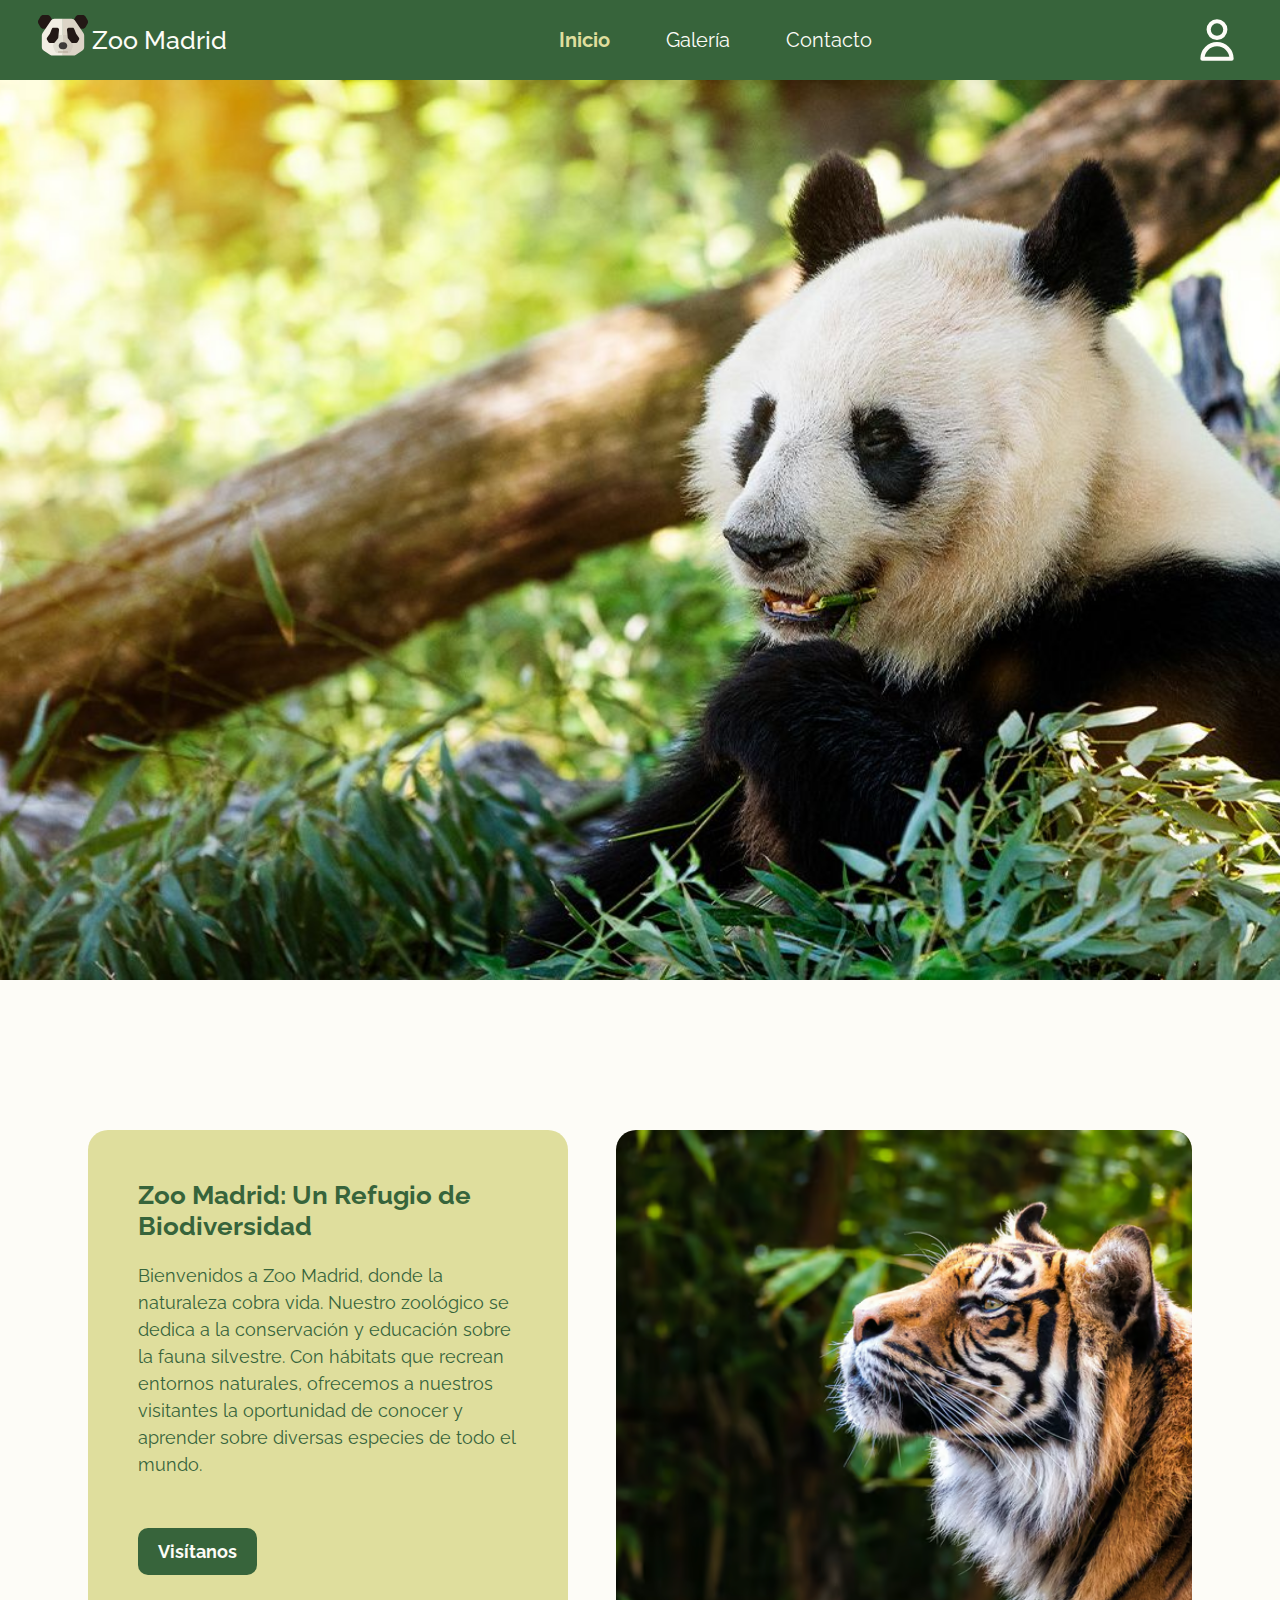
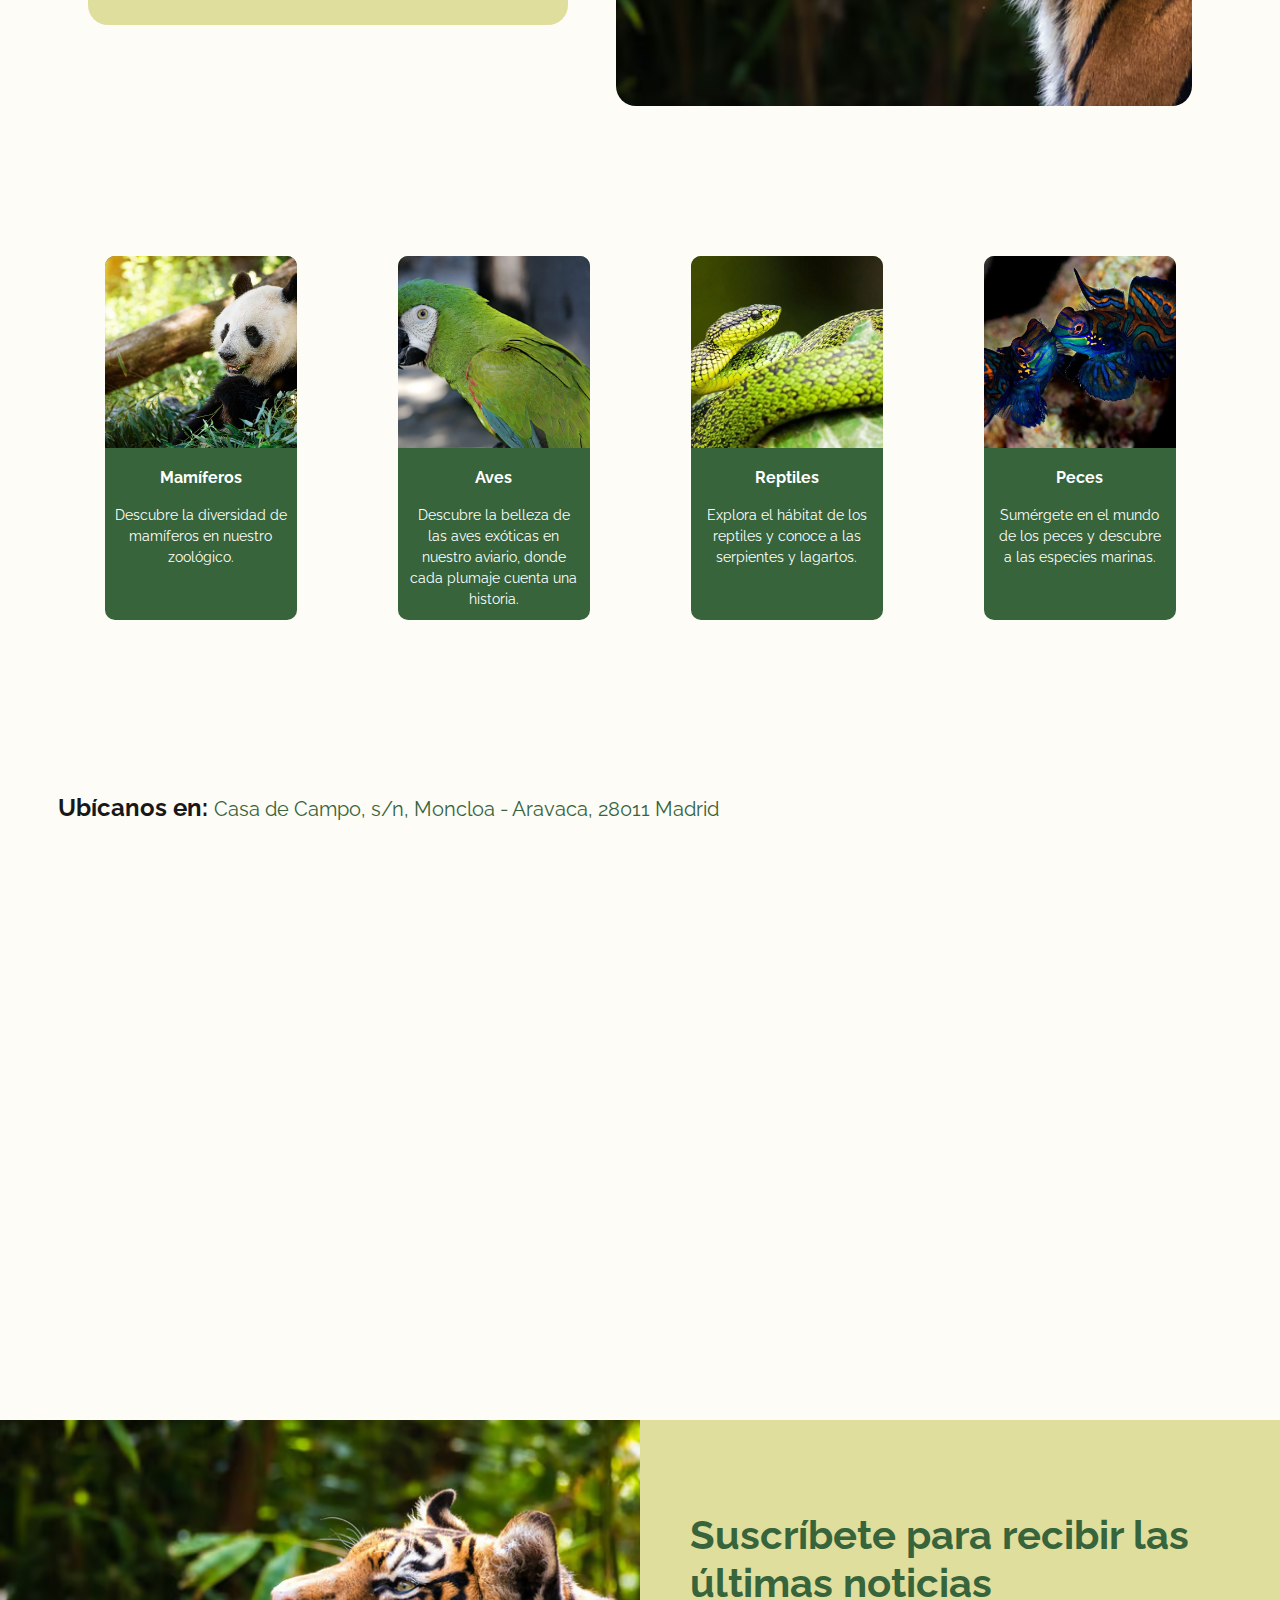
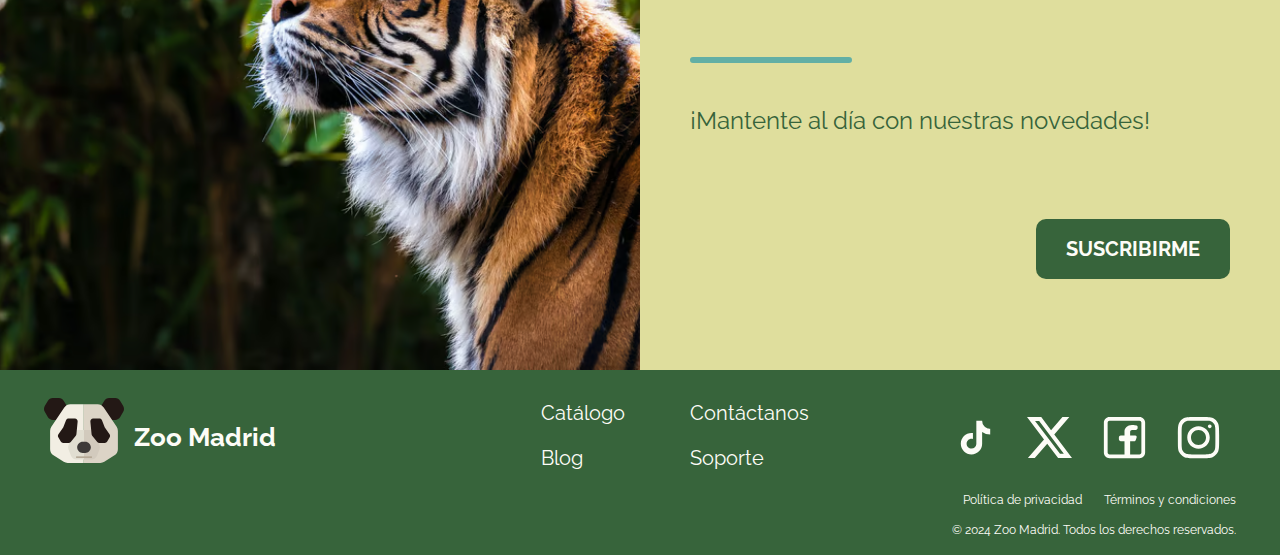
==== index.html @ c4034069 "Add files via upload" ====
<!DOCTYPE html>
<html lang="en">
    <head>
        <meta charset="UTF-8" />
        <meta name="viewport" content="width=device-width, initial-scale=1.0" />
        <title>Zoo Madrid</title>
        <link rel="icon" href="img/panda-svgrepo-com.svg" type="image/png">
        <link
            href="https://cdn.jsdelivr.net/npm/bootstrap@5.3.0/dist/css/bootstrap.min.css"
            rel="stylesheet"
        />
        <link rel="stylesheet" href="styles/headerFooter.css" />
        <link rel="stylesheet" href="styles/index.css">
        <script src="js/index.js" defer></script>
    </head>
    <body>
        <header>
            <nav class="navbar navbar-expand-lg">
                <div
                    class="container-fluid d-flex justify-content-between align-items-center"
                >
                    <a
                        class="navbar-brand d-flex align-items-center justify-content-center"
                        href="index.html"
                    >
                        <img
                            src="img/panda-svgrepo-com.svg"
                            alt="logo"
                            class="me-1"
                        />
                        <span
                            class="navbar-brand mb-0 h1 d-none d-lg-block d-md-block"
                            >Zoo Madrid</span
                        >
                    </a>
                    <div
                        class="collapse navbar-collapse"
                        id="navbarSupportedContent"
                    >
                        <ul
                            class="navbar-nav mb-2 mb-lg-0 d-flex justify-content-space align-items-center"
                        >
                            <li class="nav-item">
                                <a
                                    class="nav-link active"
                                    aria-current="page"
                                    href="index.html"
                                    >Inicio</a
                                >
                            </li>
                            <li class="nav-item">
                                <a class="nav-link" href="pages/galeria.html"
                                    >Galería</a
                                >
                            </li>
                            <li class="nav-item">
                                <a class="nav-link" href="pages/contacto.html"
                                    >Contacto</a
                                >
                            </li>
                        </ul>
                    </div>
                    <div
                        class="d-flex align-items-center justify-content-center navbar__links"
                    >
                        <button
                            class="navbar-toggler navbar__toggle"
                            type="button"
                            data-bs-toggle="collapse"
                            data-bs-target="#navbarSupportedContent"
                            aria-controls="navbarSupportedContent"
                            aria-expanded="false"
                            aria-label="Toggle navigation"
                        >
                            <img
                                src="img/menu-svgrepo-com.svg"
                                alt="Menu"
                                class="navbar__toggle--img"
                            />
                        </button>
                        <a href="index.html" class="nav-link navbar__icon">
                            <img
                                src="img/user-svgrepo-com.svg"
                                alt="user"
                                class="navbar__icon--user"
                            />
                        </a>
                    </div>
                </div>
            </nav>
        </header>
        <main>
            <div class="hero">
                <img src="img/animales/panda.jpg" alt="" class="slide">
                <img src="img/animales/tigre.avif" alt="" class="slide">
                <img src="img/animales/pez.jpg" alt="" class="slide">
                <img src="img/animales/elefantes.jpg" alt="" class="slide">
                <img src="img/animales/koala.jpg" alt="" class="slide">
            </div>
            <div class="row d-flex justify-content-around aboutUs">
                <div class="col-lg-6 order-lg-2 aboutUs__img">
                    <img src="img/animales/tigre.avif" alt="" class="img-fluid"> <!-- Agrega img-fluid para que la imagen sea responsiva -->
                </div>
                <div class="col-lg-5 order-lg-1 aboutUs__info">
                    <h2>Zoo Madrid: Un Refugio de Biodiversidad</h2>
                    <p>Bienvenidos a Zoo Madrid, donde la naturaleza cobra vida. Nuestro zoológico se dedica a la conservación y educación sobre la fauna silvestre. Con hábitats que recrean entornos naturales, ofrecemos a nuestros visitantes la oportunidad de conocer y aprender sobre diversas especies de todo el mundo.</p>
                    <button>Visítanos</button>
                </div>

            </div>
            
            <div class="row d-flex justify-content-around cardsCont">
                <div class="col-lg-2 card">
                    <img src="img/animales/panda.jpg" alt="" />
                    <h3>Mamíferos</h3>
                    <p>Descubre la diversidad de mamíferos en nuestro zoológico.</p>
                </div>
                <div class="col-lg-2 card">
                    <img src="img/animales/loro.webp" alt="" />
                    <h3>Aves</h3>
                    <p>Descubre la belleza de las aves exóticas en nuestro aviario, donde cada plumaje cuenta una historia.</p>
                </div>
                <div class="col-lg-2 card">
                    <img src="img/animales/serpiente.jpeg" alt="" />
                    <h3>Reptiles</h3>
                    <p>Explora el hábitat de los reptiles y conoce a las serpientes y lagartos.</p>
                </div>
                <div class="col-lg-2 card">
                    <img src="img/animales/pez.jpg" alt="" />
                    <h3>Peces</h3>
                    <p>Sumérgete en el mundo de los peces y descubre a las especies marinas.</p>
                </div>
            </div>
            <div class="ubication">
                <div class="ubication__title">
                    <a href="https://maps.app.goo.gl/72auE2xf7QyFWKfT6"
                        ><p>
                            Ubícanos en:
                            <span>Casa de Campo, s/n, Moncloa - Aravaca, 28011 Madrid</span>
                        </p></a
                    >
                </div>
                <div class="ubication__map">
                    <iframe src="https://www.google.com/maps/embed?pb=!1m18!1m12!1m3!1d3037.984549728203!2d-3.763438923598095!3d40.40919305609737!2m3!1f0!2f0!3f0!3m2!1i1024!2i768!4f13.1!3m3!1m2!1s0xd41880ac6b6041d%3A0x89911a7043a52183!2sZoo%20Aquarium%20de%20Madrid!5e0!3m2!1ses!2ses!4v1730053848198!5m2!1ses!2ses" width="600" height="450" style="border:0;" allowfullscreen="" loading="lazy" referrerpolicy="no-referrer-when-downgrade"></iframe>
                </div>
            </div>
            <div class="subscribe">
                <div class="subscribe__img">
                    <img src="img/animales/tigre.avif" alt="" />
                </div>
                <div class="subscribe__info">
                    <h3 class="subscribe__title">
                        Suscríbete para recibir las últimas noticias
                    </h3>
                    <hr />
                    <p>¡Mantente al día con nuestras novedades!</p>
                    <div class="subscribe__button">
                        <button>SUSCRIBIRME</button>
                    </div>
                </div>
            </div>
        </main>
        <footer>
            <div class="container">
                <div
                    class="row d-flex justify-content-between align-items-center footerMain"
                >
                    <div class="col-lg-4 text-center footerLogo">
                        <img
                            src="img/panda-svgrepo-com.svg"
                            alt="logo"
                            class="footerLogo__img"
                        />
                        <span class="footerLogo__name">Zoo Madrid</span>
                    </div>
                    <div class="col-lg-3 footerLink">
                        <ul class="list-unstyled">
                            <li><a class="nav-link" href="#">Catálogo</a></li>
                            <li><a class="nav-link" href="#">Blog</a></li>
                        </ul>
                        <ul class="list-unstyled">
                            <li>
                                <a class="nav-link" href="#">Contáctanos</a>
                            </li>
                            <li><a class="nav-link" href="#">Soporte</a></li>
                        </ul>
                    </div>
                    <div
                        class="col-lg-3 d-flex justify-content-around align-items-center footerSocial"
                    >
                        <img
                            src="img/ic--baseline-tiktok.svg"
                            alt="instagram"
                            class="footerSocial__img"
                        />
                        <img
                            src="img/prime--twitter.svg"
                            alt="facebook"
                            class="footerSocial__img"
                        />
                        <img
                            src="img/facebook-svgrepo-com.svg"
                            alt="X"
                            class="footerSocial__img"
                        />
                        <img
                            src="img/instagram-svgrepo-com.svg"
                            alt="tik tok"
                            class="footerSocial__img"
                        />
                    </div>
                </div>
                <div class="footerPolicy">
                    <a class="nav-link" href="#">Política de privacidad</a>
                    <hr />
                    <a class="nav-link" href="#">Términos y condiciones</a>
                </div>
                <div class="footerCopy">
                    <p>
                        © 2024 Zoo Madrid. Todos los derechos
                        reservados.
                    </p>
                </div>
            </div>
        </footer>
        <script
            src="https://cdn.jsdelivr.net/npm/bootstrap@5.3.3/dist/js/bootstrap.bundle.min.js"
            integrity="sha384-YvpcrYf0tY3lHB60NNkmXc5s9fDVZLESaAA55NDzOxhy9GkcIdslK1eN7N6jIeHz"
            crossorigin="anonymous"
        ></script>
    </body>
</html>
---- styles/headerFooter.css ----
@import url('https://fonts.googleapis.com/css2?family=Raleway:ital,wght@0,100..900;1,100..900&display=swap');

:root {
    --color-green: #37643b;
    --color-blue: #62afa5;
    --color-white: #fdfcf7;
    --color-black: #393a3c;
    --color-green2: #dfde9d;
}

* {
    margin: 0;
    padding: 0;
    box-sizing: border-box;
}
body {
    min-height: 150vh;
    color: var(--color-black);
    background-color: var(--color-white);
    font-family: "Raleway", sans-serif;
}
main {
    min-height: 150vh;
    width: 100%;
}
ul {
    list-style: none;
    padding: 0;
}
a {
    text-decoration: none;
    color: rgb(24, 24, 24);
}
p{
    margin: 0;
}
img{
    aspect-ratio: 1/1;
    object-fit: cover;
}
hr{
    opacity: 1;
    border-radius: 10px;
}
.row{
    --bs-gutter-x: 0; 

}

/*------------ HEADER ------------*/
header {
    background-color: var(--color-green);
    position: sticky;
    top: 0;
    z-index: 1000;
}
nav {
    background-color: var(--color-green);
}
.navbar-brand img {
    height: 50px;
}
.navbar-brand {
    color: var(--color-white);
}
.nav-item {
    text-align: center;
    width: 100%;
}

.navbar__icon {
    margin-right: 10px;
}
.navbar__icon--bag,
.navbar__icon--user,
.navbar__toggle--img {
    height: 40px;
    width: 40px;
}
.navbar__icon--search {
    height: 32px;
    width: 32px;
}
.navbar-toggler {
    border: none;
    outline: none;
}
.navbar-toggler:focus {
    box-shadow: none;
}
.navbar-collapse {
    background-color: var(--color-green2);
    position: absolute;
    top: 100%;
    left: 0;
    width: 100%;
    z-index: 1000;
}

.nav-link:hover {
    color: var(--color-green2);
}
.navbar-nav .nav-link.active {
    color: var(--color-green); 
    font-weight: bold; 
}
.catalogueLink p{
    font-size: 24px;
}
.catalogueMenu {
    background-color: var(--color-white);
    width: 100%;
    height: auto;
}
.catalogueMenu li {
    list-style: none;
    text-align: left;
    padding: 10px 0 10px 0;
}

.dropdown-menu {
    background-color: var(--color-white);
    border-radius: 0;
    border: none;
    padding: 0;
}
.categories_list {
    font-weight: bold;
    text-align: left;
    background-color: #37643b92;
    margin: auto;
    border-bottom: 2px solid var(--color-green);
}
.subcategory {
    font-size: 14px;
}

/*------------ FOOTER ------------*/
footer {
    height: auto;
    width: 100%;
    background-color: var(--color-green);
    color: var(--color-white);
    padding: 30px 0 20px 0;
}
.container {
    max-width: 95%;
}

.footerLogo {
    display: flex;
    justify-content: center;
    align-items: center;
}
.footerLogo__img {
    height: 100px;
}
.footerLogo__name {
    font-size: 24px;
    margin-left: 10px;
    font-weight: bold;
}
.footerLink {
    padding: 30px 0 10px 0;
}
.footerLink ul {
    display: flex;
    flex-direction: column;
    justify-content: center;
    align-items: center;
    padding-left: 0;
}
.footerLink ul li {
    padding: 15px;
    border-bottom: 3px solid var(--color-green2);
    width: 70%;
    text-align: center;
}
.footerLink ul li a {
    color: var(--color-white);
    text-decoration: none;
    font-size: 20px;
}
.footerSocial {
    padding: 25px 0 25px 0;
}
.footerSocial__img {
    height: 45px;
    width: 45px;
}
.footerPolicy {
    width: 100%;
    height: 50px;
    display: flex;
    justify-content: center;
    align-items: center;
    gap: 10px;
}
.footerPolicy a {
    color: var(--color-white);
    text-decoration: none;
    font-size: 12px;
}
.footerPolicy hr {
    width: 2px;
    height: 20px;
    margin: 0;
    border: 1px solid var(--color-yellow);
    opacity: 1;
}
.footerCopy {
    width: 100%;
    height: 50px;
    display: flex;
    justify-content: center;
    align-items: center;
}
.footerCopy p {
    margin-bottom: 0;
    font-size: 12px;
}

/* TABLET */
@media (min-width: 768px) and (max-width: 991.98px) {
}

/* ESCRITORIO */
@media (min-width: 992px) {
    /*------------ HEADER ------------*/
    nav {
        margin: 0 2% 0 2%;
        height: 80px;
    }
    .navbar-brand img {
        height: 50px;
    }
    .navbar-brand {
        font-size: 25px;
    }
    .collapse {
        display: flex;
        justify-content: center;
        align-items: center;
    }
    .nav-link {
        font-size: 20px;
    }
    .navbar-nav .nav-link.active {
        color: var(--color-green2); 
    }
    .navbar__icon {
        margin-right: 0px;
        margin-left: 20px;
    }

    .navbar__icon--bag,
    .navbar__icon--user {
        height: 50px;
        width: 50px;
    }
    .navbar__icon--search {
        height: 40px;
        width: 40px;
    }
    .navbar-collapse {
        position: static;
        background-color: transparent;
    }
    .nav-link {
        color: var(--color-white);
    }
    .navbar-collapse {
        background-color: var(--color-green);
    }
    .navbar-nav li {
        text-align: center;
        width: auto;
        margin: 0 20px 0 20px;
    }
    .dropdown-menu {
        background-color: var(--color-beige);
        min-width: none;
        width: 800px;
        display: none;
    }
    .navbar-expand-lg .navbar-nav .dropdown-menu {
        top: 61px;
        left: 50%;
        transform: translateX(-50%);
        padding: 30px 0 30px 0;
    }
    .dropdown-item {
        text-align: center;
    }

    .catalogueMenu {
        background-color: var(--color-beige);
        display: flex;
        justify-content: center;
        align-items: center;
        flex-wrap: wrap;
        justify-content: center;
        align-items: center;
    }
    .catalogueMenu li {
        padding: 5px 0 5px 0;
    }
    .categories {
        width: 30%;
    }
    .dropdown-item {
        display: flex;
    }
    .categories_list {
        width: 100%;
    }
    .categories_list p {
        width: 100%;
        text-align: center;
        margin-bottom: 0;
    }
    /*------------ FOOTER ------------*/
    footer {
        padding: 20px 0 10px 0;
    }
    .footerLogo {
        justify-content: left;
    }
    .footerLogo__img {
        height: 80px;
    }
    .footerLogo__name {
        font-size: 26px;

    }
    .footerLink {
        display: flex;
        justify-content: space-around;
        align-items: center;
        padding: 0;
    }
    .footerLink ul {
        width: 50%;
        align-items: start;
        margin-bottom: 0;
    }
    .footerLink ul li {
        border: none;
        width: auto;
        text-align: left;
        padding: 5px 0 10px 0;
    }
    .footerSocial__img {
        height: 45px;
        width: 45px;
    }
    .footerPolicy,
    .footerCopy {
        justify-content: right;
        height: 30px;
    }
}
---- styles/index.css ----
.hero{
    position: relative;
    width: 100%;
    height: 100vh;
    margin: auto;
    overflow: hidden;
}
.slide{
    position: absolute;
    width: 100%;
    height: 100%;
    opacity: 0;
    transition: opacity 1s ease;
}
.slide.active{
    opacity: 1;
}

.aboutUs{
    width: 90%;
    margin: auto;
    margin-bottom: 150px;
    margin-top: 150px;
    color: var(--color-green);
}
.aboutUs__info{
    height: 100%;
    padding: 50px;
    background-color: var(--color-green2);
    border-radius: 20px;
}
.aboutUs__img{
    height: 100%;
    background-color: var(--color-yellow);
    overflow: hidden;
    border-radius: 20px;
}
.aboutUs__img img{
    min-width: 100%;
    height: 100%;
}
.aboutUs__info h2{
    font-size: 26px;
    font-weight: bold;
    margin-bottom: 20px;
}
.aboutUs__info p{
    font-size: 18px;
    margin-top: 20px;
}
.aboutUs__info button{
    background-color: var(--color-green);
    color: var(--color-white);
    border: none;
    border-radius: 10px;
    padding: 10px 20px;
    font-weight: bold;
    font-size: 18px;
    margin-top: 50px;
}
.cardsCont{
    width: 50%;

    gap: 20px;
    margin: auto;
}
.card{
    text-align: center;
    border-radius: 10px;
    overflow: hidden;
    border: none;
    background-color: var(--color-green);
    color: white;
}
.card h3{
    font-size: 16px;
    font-weight: bold;
    margin-top: 20px;
}
.card p{
    padding: 10px;
    font-size: 14px;

}


.ubication {
    margin-top: 150px;
    height: 400px;
    width: 100%;
}
.ubication__title {
    width: 100%;
    font-size: 20px;
    font-weight: bold;
    height: 20%;
    padding: 20px;
}
.ubication__title span{
    font-size: 18px;
    font-weight: normal;
    color: var(--color-green);
}
.ubication__map {
    width: 100%;
    height: 80%;
    overflow: hidden;
    display: flex;
    justify-content: center;
    align-items: center;
    flex-direction: column;
}
iframe{
    width: 95%;
    height: 100%;
    border-radius: 10px;
}


/*SUSCRIPCIÓN*/
.subscribe {
    background: var(--color-green2);
    height: 200px;
    color: var(--color-green);
    display: flex;
    justify-content: center;
    align-items: center;
    margin-top: 150px;
}
.subscribe__info {
    width: 100%;
    text-align: center;
}
.subscribe__title {
    font-size: 16px;
    font-weight: bold;
    margin-bottom: 10px;
    text-align: center;
}
.subscribe__button {
    margin-top: 30px;
}
.subscribe__button button {
    background-color: var(--color-green);
    color: var(--color-white);
    border: none;
    border-radius: 10px;
    padding: 10px 20px;
    font-weight: bold;
}
.subscribe__info hr {
    display: none;
}
.subscribe__img {
    display: none;
}


@media (min-width: 992px) {

    .ubication {
        height: 500px;
        padding: 0 3% 0 3%;
    }
    .ubication__title p{
        font-size: 24px;
    }
    .ubication__title span{
        font-size: 20px;
    }

    .cardsCont{
        width: 90%;
    }


    .subscribe {
        height: 550px;
    }
    .subscribe__img {
        display: block;
        width: 50%;
        height: 100%;
        overflow: hidden;
    }
    .subscribe__img img {
        height: 100%;
        width: 100%;
    }
    .subscribe__info {
        width: 50%;
        height: 100%;
        display: flex;
        justify-content: center;
        align-items: start;
        flex-direction: column;
        padding: 50px;
    }
    .subscribe__title {
        font-size: 40px;
        font-weight: bold;
        text-align: left;
    }
    .subscribe__info p {
        font-size: 24px;
    }
    .subscribe__button {
        width: 100%;
        display: flex;
        justify-content: end;
        align-items: center;
    }
    .subscribe__button {
        margin-top: 80px;
    }
    .subscribe__button button {
        font-size: 20px;
        padding: 15px 30px;
        color: var(--color-white);
    }
    .subscribe__info hr {
        display: block;
        width: 30%;
        border: 3px solid var(--color-blue);
        margin: 40px 0 40px 0;
    }
}
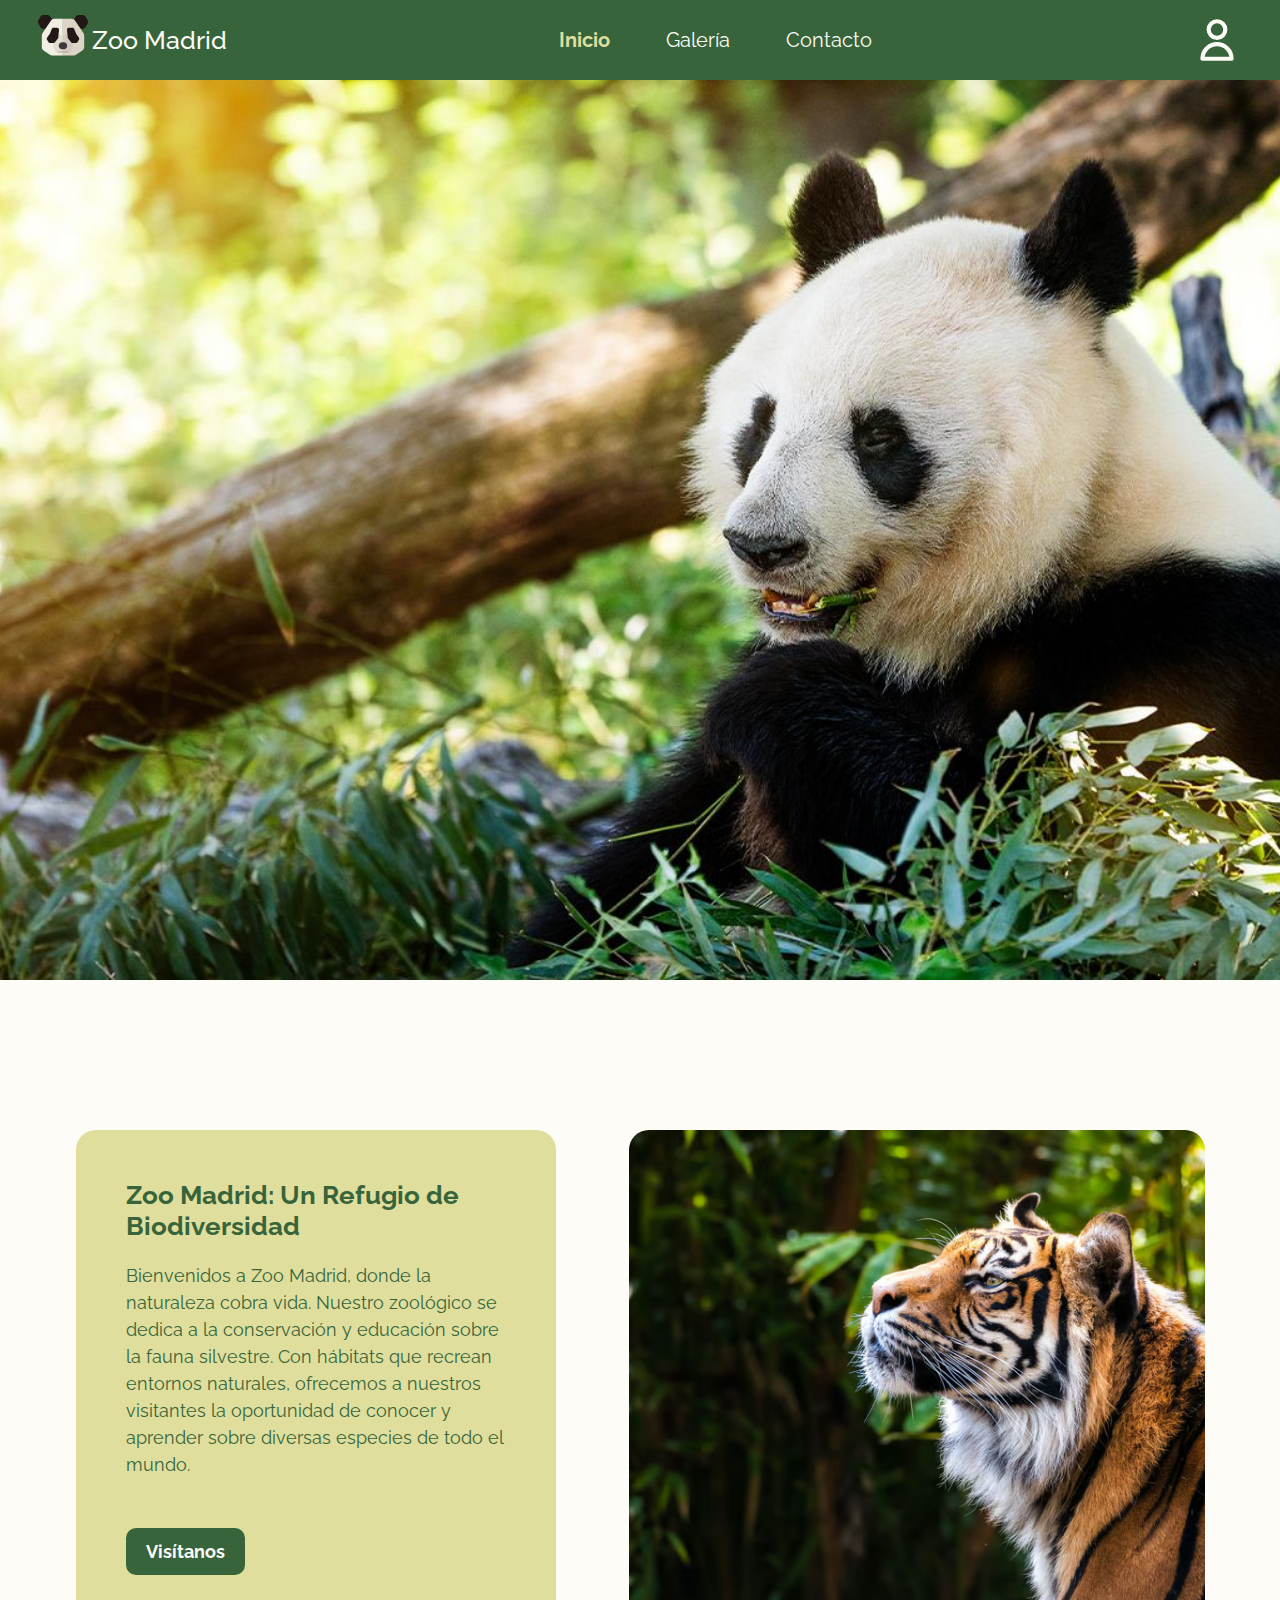
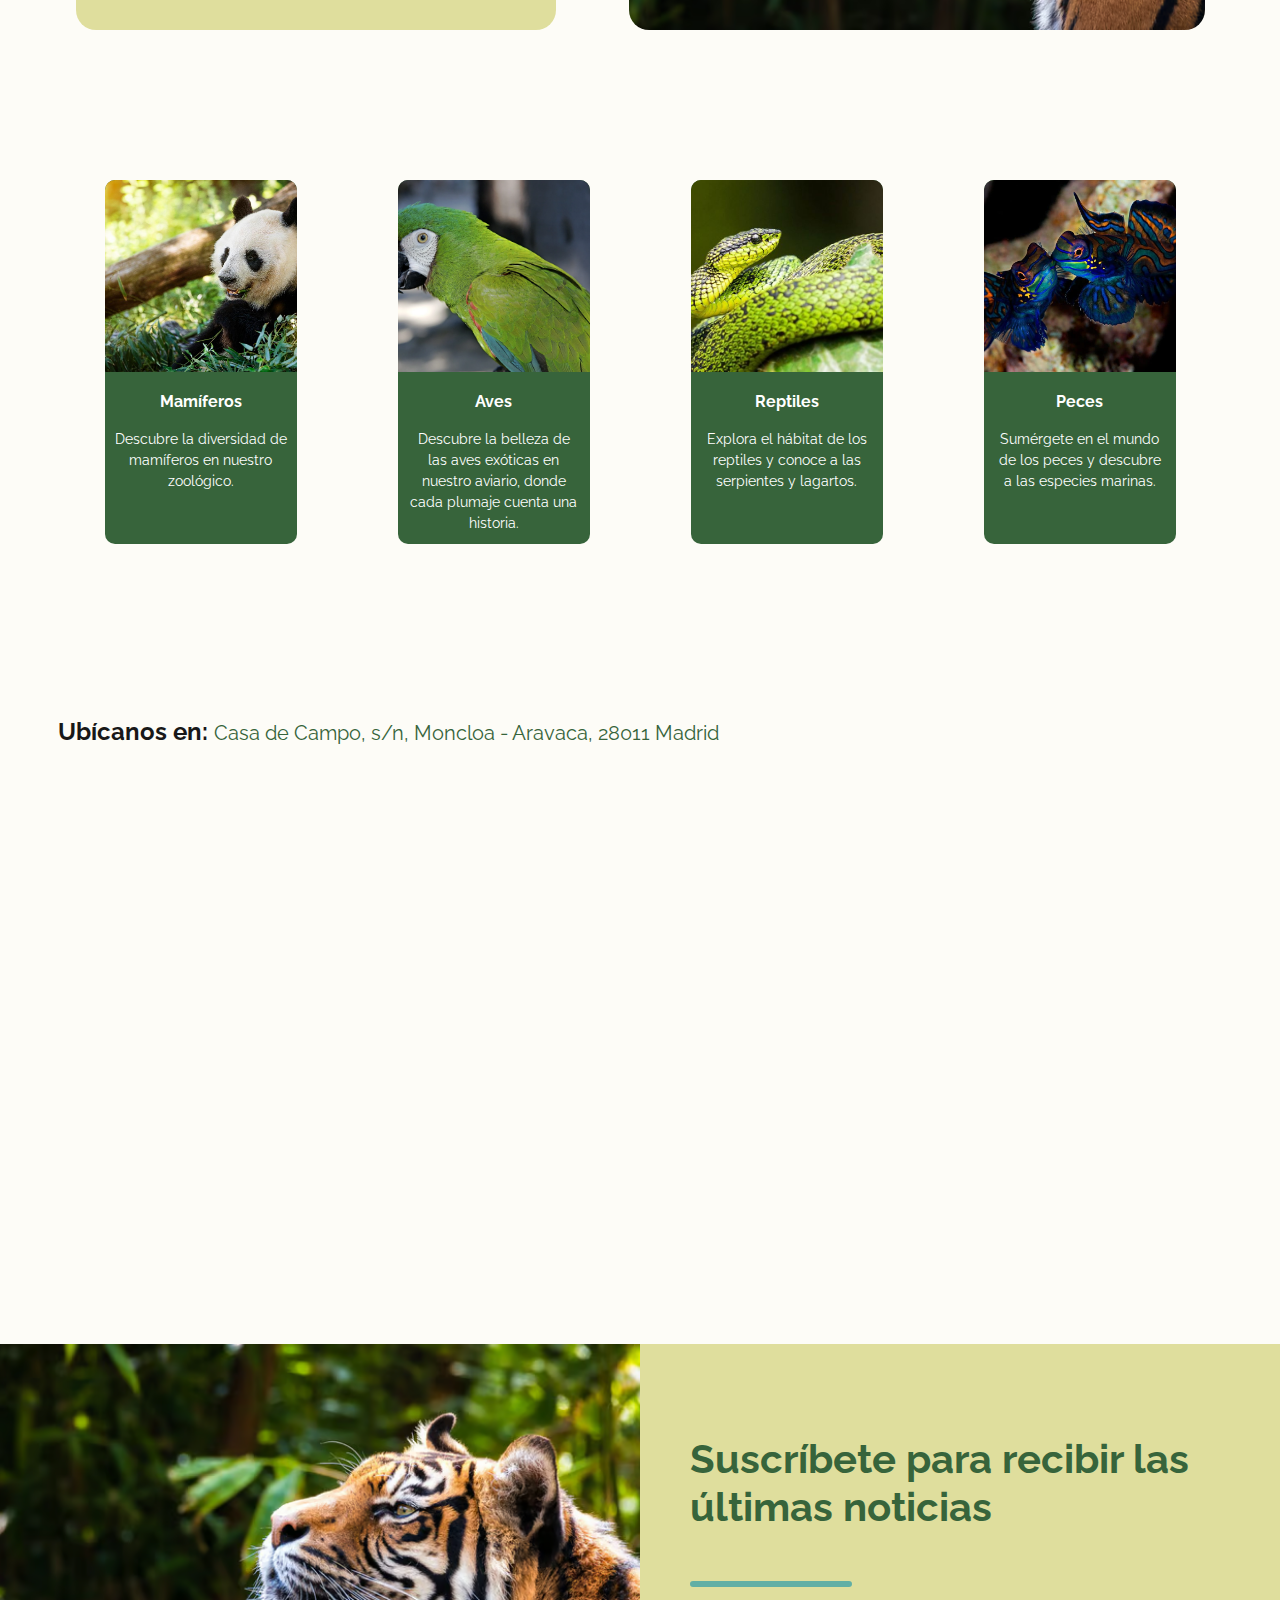
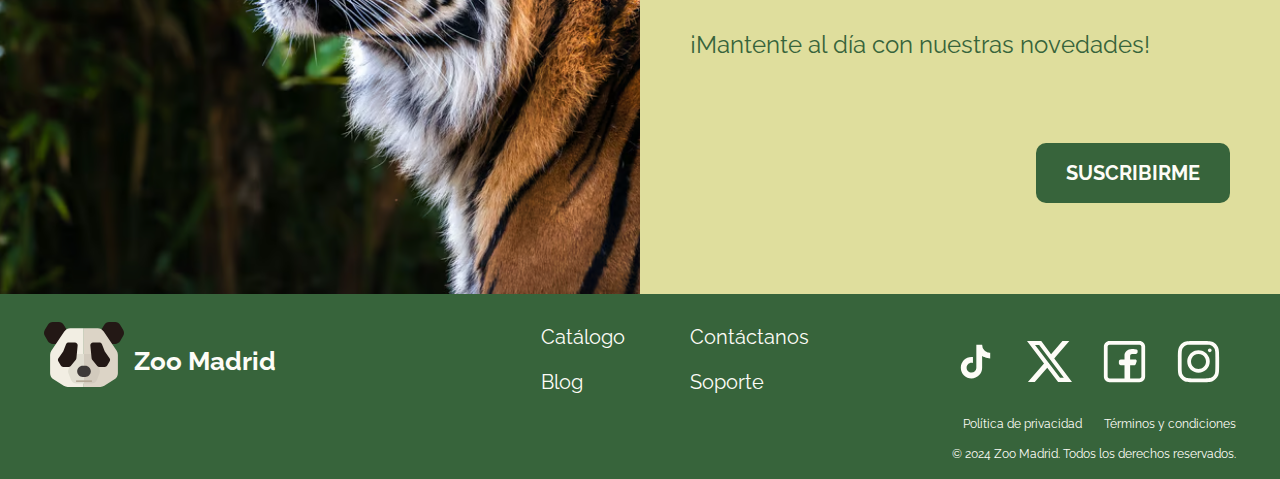
==== commit 96521dd9: "W3C validation" ====
--- a/index.html
+++ b/index.html
@@ -1,15 +1,15 @@
 <!DOCTYPE html>
 <html lang="en">
     <head>
-        <meta charset="UTF-8" />
-        <meta name="viewport" content="width=device-width, initial-scale=1.0" />
+        <meta charset="UTF-8" >
+        <meta name="viewport" content="width=device-width, initial-scale=1.0" >
         <title>Zoo Madrid</title>
         <link rel="icon" href="img/panda-svgrepo-com.svg" type="image/png">
         <link
             href="https://cdn.jsdelivr.net/npm/bootstrap@5.3.0/dist/css/bootstrap.min.css"
             rel="stylesheet"
-        />
-        <link rel="stylesheet" href="styles/headerFooter.css" />
+        >
+        <link rel="stylesheet" href="styles/headerFooter.css" >
         <link rel="stylesheet" href="styles/index.css">
         <script src="js/index.js" defer></script>
     </head>
@@ -27,7 +27,7 @@
                             src="img/panda-svgrepo-com.svg"
                             alt="logo"
                             class="me-1"
-                        />
+                        >
                         <span
                             class="navbar-brand mb-0 h1 d-none d-lg-block d-md-block"
                             >Zoo Madrid</span
@@ -76,14 +76,14 @@
                                 src="img/menu-svgrepo-com.svg"
                                 alt="Menu"
                                 class="navbar__toggle--img"
-                            />
+                            >
                         </button>
                         <a href="index.html" class="nav-link navbar__icon">
                             <img
                                 src="img/user-svgrepo-com.svg"
                                 alt="user"
                                 class="navbar__icon--user"
-                            />
+                            >
                         </a>
                     </div>
                 </div>
@@ -111,22 +111,22 @@
             
             <div class="row d-flex justify-content-around cardsCont">
                 <div class="col-lg-2 card">
-                    <img src="img/animales/panda.jpg" alt="" />
+                    <img src="img/animales/panda.jpg" alt="panda" >
                     <h3>Mamíferos</h3>
                     <p>Descubre la diversidad de mamíferos en nuestro zoológico.</p>
                 </div>
                 <div class="col-lg-2 card">
-                    <img src="img/animales/loro.webp" alt="" />
+                    <img src="img/animales/loro.webp" alt="loro" >
                     <h3>Aves</h3>
                     <p>Descubre la belleza de las aves exóticas en nuestro aviario, donde cada plumaje cuenta una historia.</p>
                 </div>
                 <div class="col-lg-2 card">
-                    <img src="img/animales/serpiente.jpeg" alt="" />
+                    <img src="img/animales/serpiente.jpeg" alt="serpiente" >
                     <h3>Reptiles</h3>
                     <p>Explora el hábitat de los reptiles y conoce a las serpientes y lagartos.</p>
                 </div>
                 <div class="col-lg-2 card">
-                    <img src="img/animales/pez.jpg" alt="" />
+                    <img src="img/animales/pez.jpg" alt="pez" >
                     <h3>Peces</h3>
                     <p>Sumérgete en el mundo de los peces y descubre a las especies marinas.</p>
                 </div>
@@ -146,13 +146,13 @@
             </div>
             <div class="subscribe">
                 <div class="subscribe__img">
-                    <img src="img/animales/tigre.avif" alt="" />
+                    <img src="img/animales/tigre.avif" alt="" >
                 </div>
                 <div class="subscribe__info">
                     <h3 class="subscribe__title">
                         Suscríbete para recibir las últimas noticias
                     </h3>
-                    <hr />
+                    <hr >
                     <p>¡Mantente al día con nuestras novedades!</p>
                     <div class="subscribe__button">
                         <button>SUSCRIBIRME</button>
@@ -170,7 +170,7 @@
                             src="img/panda-svgrepo-com.svg"
                             alt="logo"
                             class="footerLogo__img"
-                        />
+                        >
                         <span class="footerLogo__name">Zoo Madrid</span>
                     </div>
                     <div class="col-lg-3 footerLink">
@@ -192,27 +192,27 @@
                             src="img/ic--baseline-tiktok.svg"
                             alt="instagram"
                             class="footerSocial__img"
-                        />
+                        >
                         <img
                             src="img/prime--twitter.svg"
                             alt="facebook"
                             class="footerSocial__img"
-                        />
+                        >
                         <img
                             src="img/facebook-svgrepo-com.svg"
                             alt="X"
                             class="footerSocial__img"
-                        />
+                        >
                         <img
                             src="img/instagram-svgrepo-com.svg"
                             alt="tik tok"
                             class="footerSocial__img"
-                        />
+                        >
                     </div>
                 </div>
                 <div class="footerPolicy">
                     <a class="nav-link" href="#">Política de privacidad</a>
-                    <hr />
+                    <hr >
                     <a class="nav-link" href="#">Términos y condiciones</a>
                 </div>
                 <div class="footerCopy">
--- a/styles/headerFooter.css
+++ b/styles/headerFooter.css
@@ -1,4 +1,4 @@
-@import url('https://fonts.googleapis.com/css2?family=Raleway:ital,wght@0,100..900;1,100..900&display=swap');
+@import url("https://fonts.googleapis.com/css2?family=Raleway:ital,wght@0,100..900;1,100..900&display=swap");
 
 :root {
     --color-green: #37643b;
@@ -31,20 +31,19 @@
     text-decoration: none;
     color: rgb(24, 24, 24);
 }
-p{
+p {
     margin: 0;
 }
-img{
+img {
     aspect-ratio: 1/1;
     object-fit: cover;
 }
-hr{
+hr {
     opacity: 1;
     border-radius: 10px;
 }
-.row{
-    --bs-gutter-x: 0; 
-
+.row {
+    --bs-gutter-x: 0;
 }
 
 /*------------ HEADER ------------*/
@@ -101,10 +100,10 @@
     color: var(--color-green2);
 }
 .navbar-nav .nav-link.active {
-    color: var(--color-green); 
-    font-weight: bold; 
-}
-.catalogueLink p{
+    color: var(--color-green);
+    font-weight: bold;
+}
+.catalogueLink p {
     font-size: 24px;
 }
 .catalogueMenu {
@@ -246,7 +245,7 @@
         font-size: 20px;
     }
     .navbar-nav .nav-link.active {
-        color: var(--color-green2); 
+        color: var(--color-green2);
     }
     .navbar__icon {
         margin-right: 0px;
@@ -279,9 +278,7 @@
     }
     .dropdown-menu {
         background-color: var(--color-beige);
-        min-width: none;
         width: 800px;
-        display: none;
     }
     .navbar-expand-lg .navbar-nav .dropdown-menu {
         top: 61px;
@@ -331,7 +328,6 @@
     }
     .footerLogo__name {
         font-size: 26px;
-
     }
     .footerLink {
         display: flex;
--- a/styles/index.css
+++ b/styles/index.css
@@ -1,55 +1,55 @@
-
-.hero{
+.hero {
     position: relative;
     width: 100%;
     height: 100vh;
     margin: auto;
     overflow: hidden;
 }
-.slide{
+.slide {
     position: absolute;
     width: 100%;
     height: 100%;
     opacity: 0;
     transition: opacity 1s ease;
 }
-.slide.active{
+.slide.active {
     opacity: 1;
 }
 
-.aboutUs{
+.aboutUs {
     width: 90%;
     margin: auto;
     margin-bottom: 150px;
     margin-top: 150px;
     color: var(--color-green);
-}
-.aboutUs__info{
-    height: 100%;
+    gap: 50px;
+}
+.aboutUs__info {
+    height: 500px;
     padding: 50px;
     background-color: var(--color-green2);
     border-radius: 20px;
 }
-.aboutUs__img{
-    height: 100%;
+.aboutUs__img {
+    height: 500px;
     background-color: var(--color-yellow);
     overflow: hidden;
     border-radius: 20px;
 }
-.aboutUs__img img{
+.aboutUs__img img {
     min-width: 100%;
     height: 100%;
 }
-.aboutUs__info h2{
+.aboutUs__info h2 {
     font-size: 26px;
     font-weight: bold;
     margin-bottom: 20px;
 }
-.aboutUs__info p{
+.aboutUs__info p {
     font-size: 18px;
     margin-top: 20px;
 }
-.aboutUs__info button{
+.aboutUs__info button {
     background-color: var(--color-green);
     color: var(--color-white);
     border: none;
@@ -59,13 +59,13 @@
     font-size: 18px;
     margin-top: 50px;
 }
-.cardsCont{
+.cardsCont {
     width: 50%;
 
     gap: 20px;
     margin: auto;
 }
-.card{
+.card {
     text-align: center;
     border-radius: 10px;
     overflow: hidden;
@@ -73,17 +73,15 @@
     background-color: var(--color-green);
     color: white;
 }
-.card h3{
+.card h3 {
     font-size: 16px;
     font-weight: bold;
     margin-top: 20px;
 }
-.card p{
+.card p {
     padding: 10px;
     font-size: 14px;
-
-}
-
+}
 
 .ubication {
     margin-top: 150px;
@@ -97,7 +95,7 @@
     height: 20%;
     padding: 20px;
 }
-.ubication__title span{
+.ubication__title span {
     font-size: 18px;
     font-weight: normal;
     color: var(--color-green);
@@ -111,12 +109,11 @@
     align-items: center;
     flex-direction: column;
 }
-iframe{
+iframe {
     width: 95%;
     height: 100%;
     border-radius: 10px;
 }
-
 
 /*SUSCRIPCIÓN*/
 .subscribe {
@@ -156,24 +153,21 @@
     display: none;
 }
 
-
 @media (min-width: 992px) {
-
     .ubication {
         height: 500px;
         padding: 0 3% 0 3%;
     }
-    .ubication__title p{
+    .ubication__title p {
         font-size: 24px;
     }
-    .ubication__title span{
+    .ubication__title span {
         font-size: 20px;
     }
 
-    .cardsCont{
+    .cardsCont {
         width: 90%;
     }
-
 
     .subscribe {
         height: 550px;
